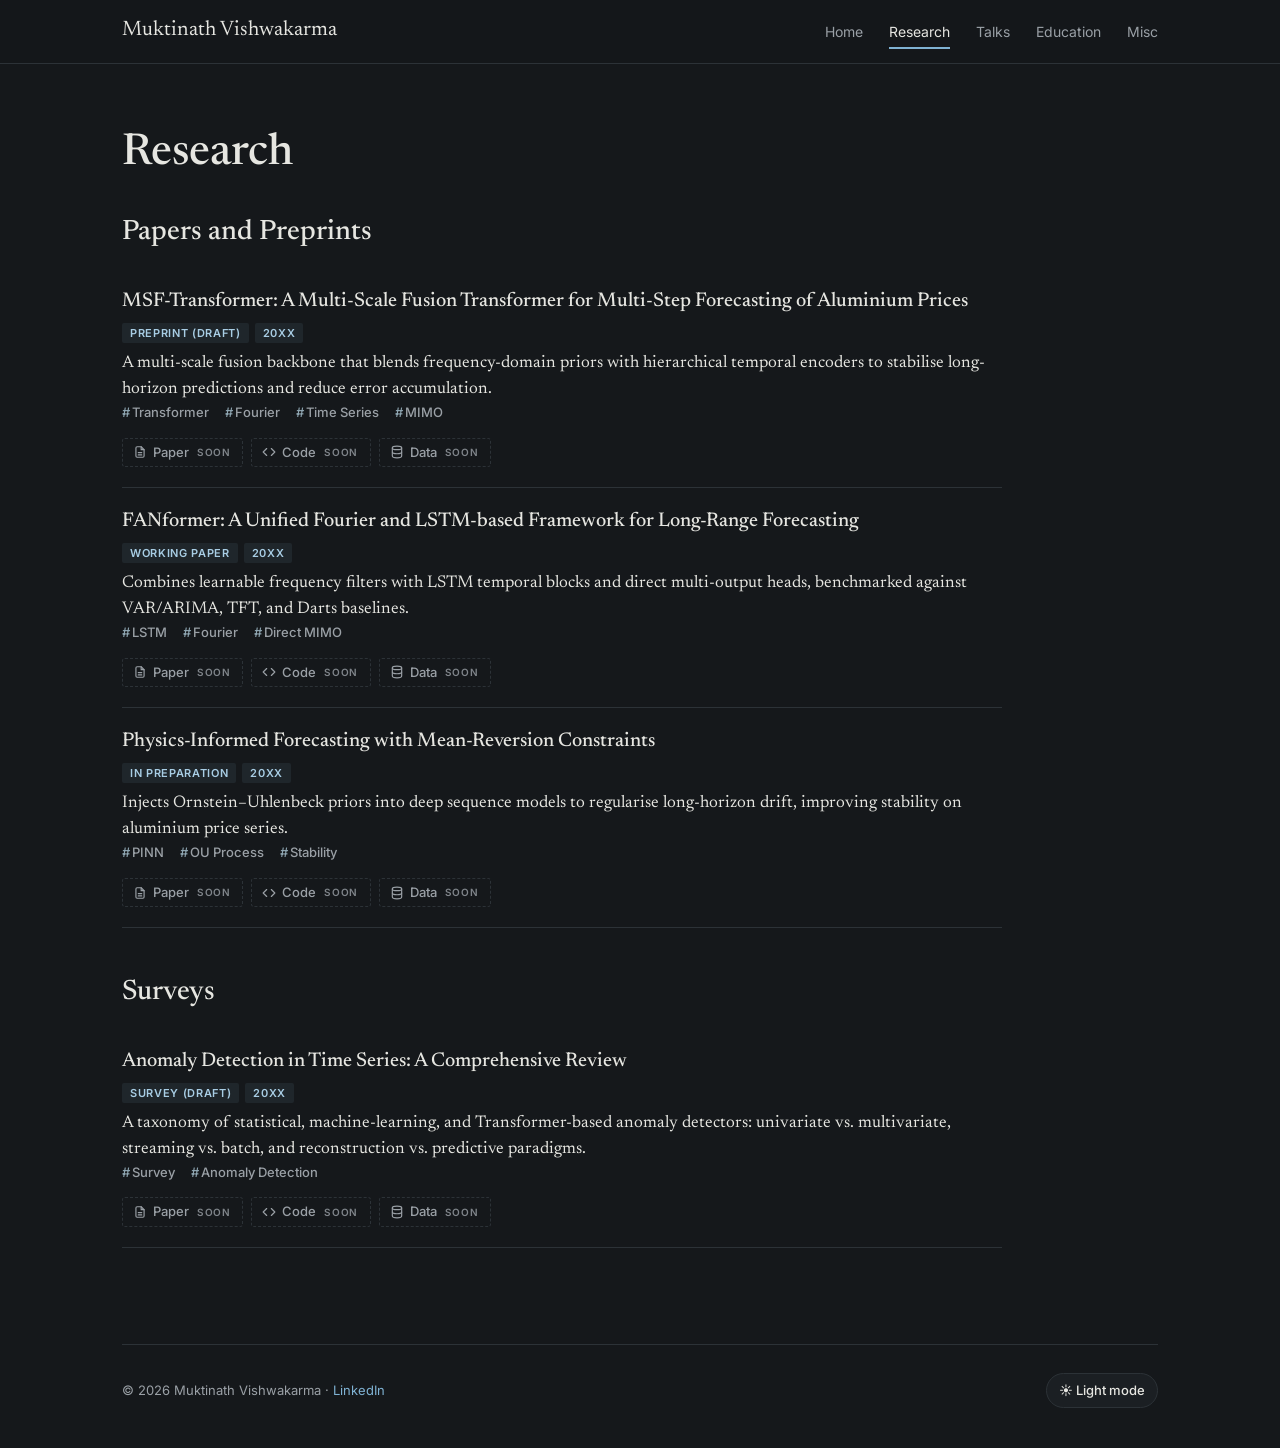
==== research.html @ 34416d88 "Add files via upload" ====
<!DOCTYPE html>
<html lang="en">
  <head>
    <meta charset="UTF-8">
    <meta name="viewport" content="width=device-width, initial-scale=1">
    <title>Research — Muktinath Vishwakarma</title>
    <link rel="canonical" href="index.html#research">
    <meta http-equiv="refresh" content="0; url=index.html#research">
    <script>
      // The site is now a single page; keep old links (including #anchors) working.
      location.replace("index.html" + (location.hash || "#research"));
    </script>
  </head>
  <body style="margin:0;padding:32px 18px;background:#15181B;color:#E6E6E1;font-family:system-ui,sans-serif;">
    <p>This page has moved to <a href="index.html#research" style="color:#7FB2D3;">index.html#research</a>.</p>
  </body>
</html>
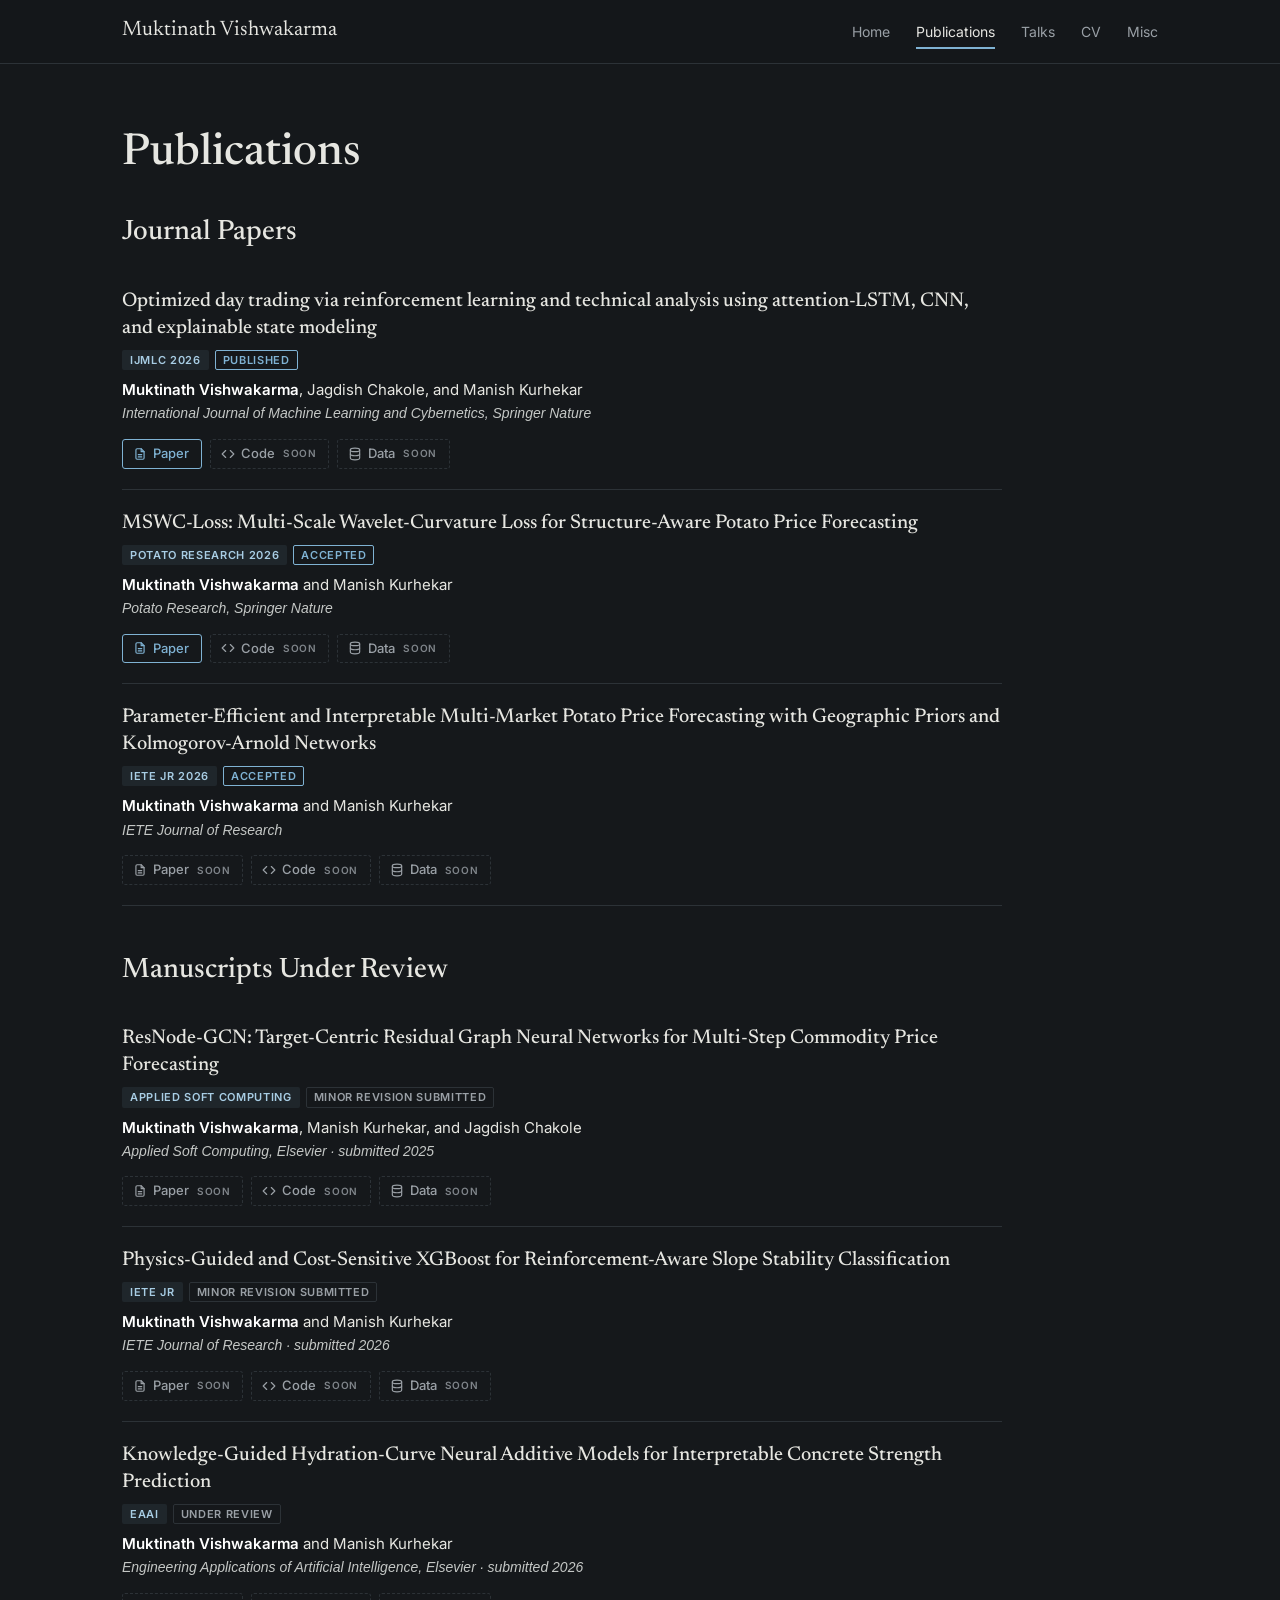
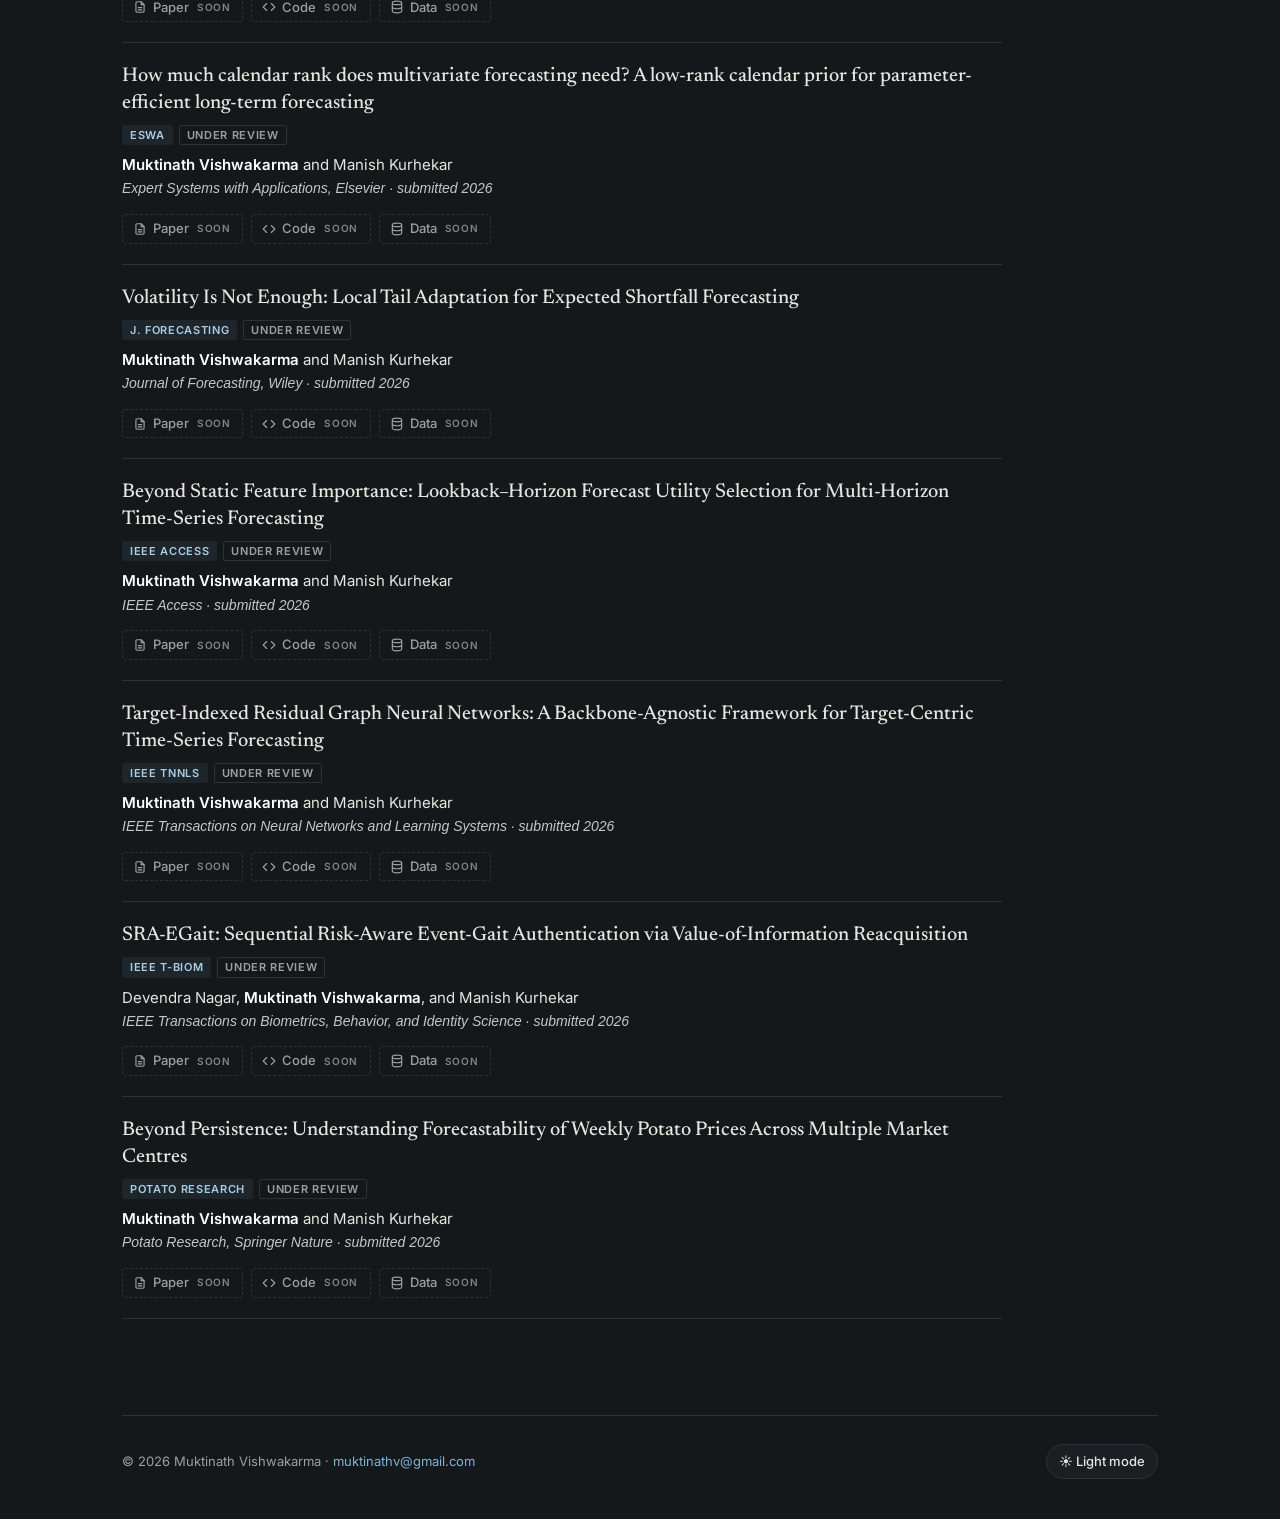
==== commit 2a99c7fc: "Add files via upload" ====
--- a/research.html
+++ b/research.html
@@ -3,15 +3,15 @@
   <head>
     <meta charset="UTF-8">
     <meta name="viewport" content="width=device-width, initial-scale=1">
-    <title>Research — Muktinath Vishwakarma</title>
-    <link rel="canonical" href="index.html#research">
-    <meta http-equiv="refresh" content="0; url=index.html#research">
+    <title>Publications — Muktinath Vishwakarma</title>
+    <link rel="canonical" href="index.html#publications">
+    <meta http-equiv="refresh" content="0; url=index.html#publications">
     <script>
       // The site is now a single page; keep old links (including #anchors) working.
-      location.replace("index.html" + (location.hash || "#research"));
+      location.replace("index.html" + (location.hash || "#publications"));
     </script>
   </head>
   <body style="margin:0;padding:32px 18px;background:#15181B;color:#E6E6E1;font-family:system-ui,sans-serif;">
-    <p>This page has moved to <a href="index.html#research" style="color:#7FB2D3;">index.html#research</a>.</p>
+    <p>This page has moved to <a href="index.html#publications" style="color:#7FB2D3;">index.html#publications</a>.</p>
   </body>
 </html>
